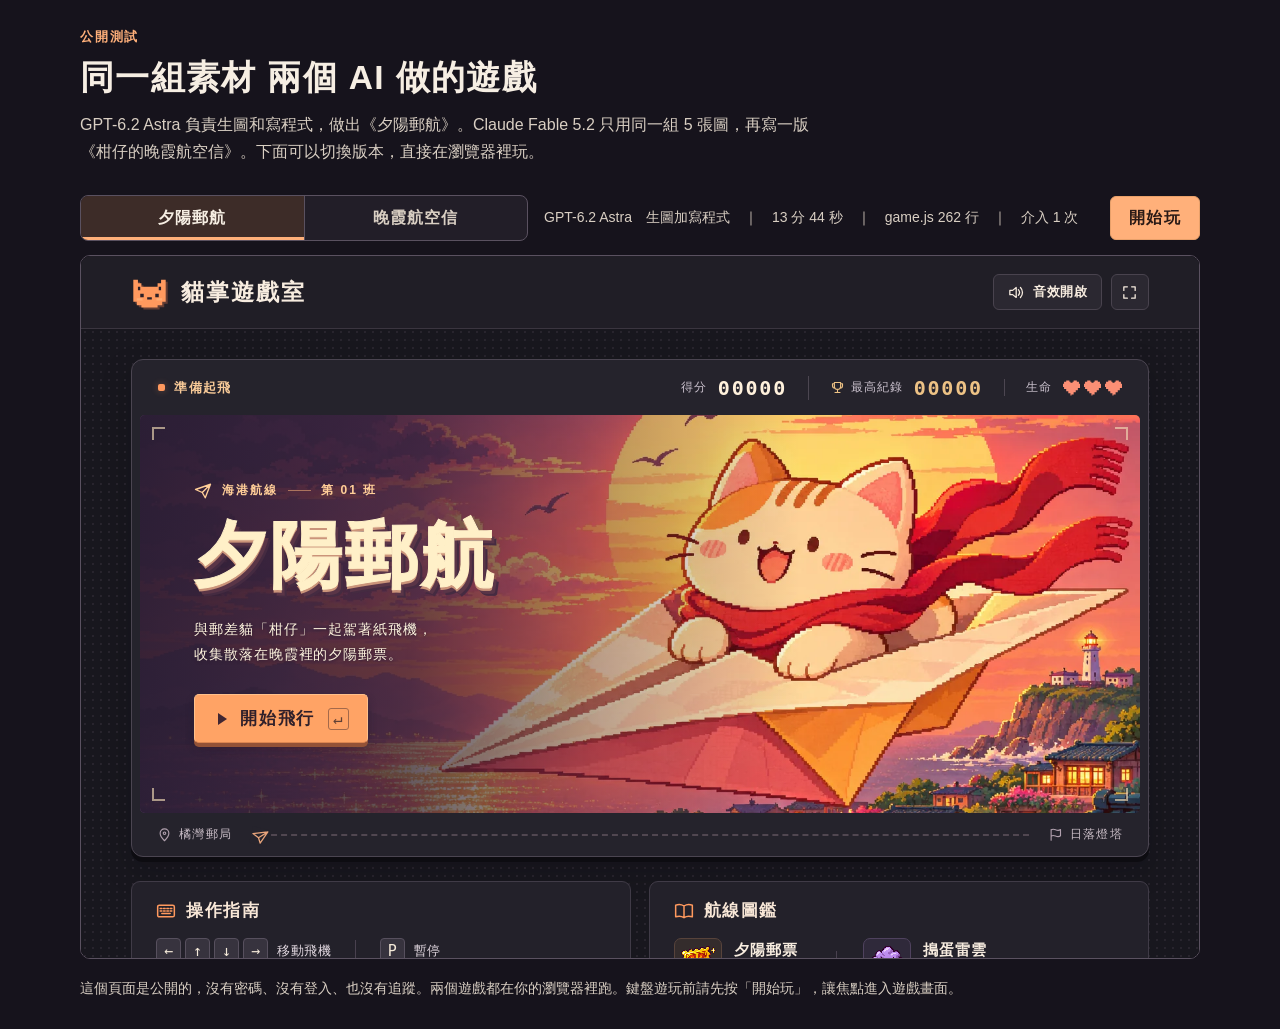
==== index.html @ 14416238 "Add a public page that switches between two AI-made cat games. Astra's 夕陽郵航 and Fable 5.2's 柑仔的晚霞航空信" ====
<!DOCTYPE html>
<html lang="zh-Hant">
<head>
  <meta charset="utf-8">
  <meta name="viewport" content="width=device-width, initial-scale=1">
  <meta name="color-scheme" content="dark">
  <title>同一組素材 兩個 AI 做的遊戲</title>
  <meta name="description" content="GPT-6.2 Astra 生圖並寫成《夕陽郵航》，Claude Fable 5.2 用同一組素材再寫《柑仔的晚霞航空信》。同一個頁面可以切換兩個版本直接玩。">
  <meta property="og:type" content="website">
  <meta property="og:locale" content="zh_TW">
  <meta property="og:title" content="同一組素材 兩個 AI 做的遊戲">
  <meta property="og:description" content="GPT-6.2 Astra 生圖加寫程式，Claude Fable 5.2 只用同一組素材再寫一版。打開就能切換著玩。">
  <meta property="og:url" content="https://jambocoder159.github.io/ai-game-duel/">
  <meta property="og:image" content="https://jambocoder159.github.io/ai-game-duel/og-image.jpg">
  <meta property="og:image:width" content="1200">
  <meta property="og:image:height" content="630">
  <meta name="twitter:card" content="summary_large_image">
  <meta name="twitter:title" content="同一組素材 兩個 AI 做的遊戲">
  <meta name="twitter:description" content="GPT-6.2 Astra 生圖加寫程式，Claude Fable 5.2 只用同一組素材再寫一版。打開就能切換著玩。">
  <meta name="twitter:image" content="https://jambocoder159.github.io/ai-game-duel/og-image.jpg">
  <link rel="icon" type="image/png" href="assets/stamp.png">
  <link rel="stylesheet" href="styles.css">
</head>
<body>
  <a class="skip" href="#play-btn">跳到遊戲</a>
  <header class="top">
    <p class="eyebrow">公開測試</p>
    <h1>同一組素材 兩個 AI 做的遊戲</h1>
    <p class="lede">GPT-6.2 Astra 負責生圖和寫程式，做出《夕陽郵航》。Claude Fable 5.2 只用同一組 5 張圖，再寫一版《柑仔的晚霞航空信》。下面可以切換版本，直接在瀏覽器裡玩。</p>
  </header>
  <main>
    <div class="toolbar">
      <div class="tabs" role="tablist" aria-label="選擇遊戲版本">
        <button type="button" role="tab" id="tab-astra" data-version="astra" aria-controls="panel-game" aria-selected="true" tabindex="0">夕陽郵航</button>
        <button type="button" role="tab" id="tab-fable" data-version="fable" aria-controls="panel-game" aria-selected="false" tabindex="-1">晚霞航空信</button>
      </div>
      <p id="version-stats" class="stats">GPT-6.2 Astra　生圖加寫程式　｜　13 分 44 秒　｜　game.js 262 行　｜　介入 1 次</p>
      <button type="button" id="play-btn">開始玩</button>
    </div>
    <div id="panel-game" class="stage" role="tabpanel" aria-labelledby="tab-astra">
      <iframe id="play-frame" title="夕陽郵航，GPT-6.2 Astra 做的遊戲" src="versions/astra/index.html" tabindex="0" allow="fullscreen"></iframe>
    </div>
  </main>
  <footer>
    <p>這個頁面是公開的，沒有密碼、沒有登入、也沒有追蹤。兩個遊戲都在你的瀏覽器裡跑。鍵盤遊玩前請先按「開始玩」，讓焦點進入遊戲畫面。</p>
  </footer>
  <script src="app.js"></script>
</body>
</html>
---- styles.css ----
:root {
  color-scheme: dark;
  --page: #16131c;
  --panel: #221e28;
  --edge: #5a5160;
  --text: #f6eee3;
  --muted: #d9cfc3;
  --accent: #ffb07a;
  --focus: #ffe08a;
  --tab-on: #3d2c28;
  font-family: "Noto Sans TC", "Noto Sans CJK TC", "PingFang TC", "Microsoft JhengHei", sans-serif;
}

*, *::before, *::after { box-sizing: border-box; }

html, body {
  margin: 0;
  background: var(--page);
  color: var(--text);
  min-height: 100%;
  overflow-x: hidden;
}

.skip {
  position: absolute;
  left: 12px;
  top: 12px;
  z-index: 20;
  padding: 8px 12px;
  background: #111;
  color: var(--text);
  text-decoration: none;
  border-radius: 4px;
  transform: translateY(-160%);
}

.skip:focus, .skip:focus-visible {
  transform: none;
}

a, button, iframe {
  -webkit-tap-highlight-color: transparent;
}

:focus-visible {
  outline: 3px solid var(--focus);
  outline-offset: 3px;
}

.top, main, footer {
  width: min(1120px, calc(100% - 28px));
  margin-left: auto;
  margin-right: auto;
}

.top { padding: 28px 0 8px; }

.eyebrow {
  margin: 0 0 10px;
  color: var(--accent);
  font-size: 0.8125rem;
  font-weight: 700;
  letter-spacing: 0.14em;
}

h1 {
  margin: 0 0 12px;
  font-size: clamp(1.35rem, 4.6vw, 2.1rem);
  line-height: 1.28;
  letter-spacing: 0.04em;
  font-weight: 800;
}

.lede, .stats, footer p {
  color: var(--muted);
  line-height: 1.7;
}

.lede {
  margin: 0;
  max-width: 46rem;
  font-size: 1rem;
}

.toolbar {
  display: flex;
  flex-wrap: wrap;
  align-items: center;
  gap: 12px 16px;
  margin: 22px 0 14px;
}

.tabs {
  display: flex;
  width: 100%;
  max-width: 28rem;
  border: 1px solid var(--edge);
  border-radius: 8px;
  overflow: hidden;
  background: var(--panel);
}

.tabs button {
  flex: 1 1 0;
  margin: 0;
  border: 0;
  border-right: 1px solid var(--edge);
  background: transparent;
  color: var(--muted);
  font: inherit;
  font-weight: 700;
  letter-spacing: 0.06em;
  min-height: 44px;
  padding: 8px 10px;
  cursor: pointer;
}

.tabs button:last-child { border-right: 0; }

.tabs button[aria-selected="true"] {
  background: var(--tab-on);
  color: var(--text);
  box-shadow: inset 0 -3px 0 var(--accent);
}

.stats {
  flex: 1 1 16rem;
  margin: 0;
  font-size: 0.875rem;
}

#play-btn {
  appearance: none;
  border: 1px solid #e8a06a;
  background: #ffb07a;
  color: #2a1a16;
  font: inherit;
  font-weight: 800;
  letter-spacing: 0.08em;
  min-height: 44px;
  padding: 8px 18px;
  border-radius: 6px;
  cursor: pointer;
}

#play-btn:hover { filter: brightness(1.06); }
#play-btn:active { transform: translateY(1px); }

.stage {
  background: #100e14;
  border: 1px solid var(--edge);
  border-radius: 10px;
  overflow: hidden;
  min-height: 70vh;
}

iframe {
  display: block;
  width: 100%;
  height: clamp(520px, 78vh, 980px);
  border: 0;
  background: #100e14;
}

footer {
  padding: 18px 0 28px;
}

footer p {
  margin: 0;
  font-size: 0.875rem;
}

@media (max-width: 700px) {
  .top, main, footer { width: calc(100% - 20px); }
  .top { padding-top: 20px; }
  .toolbar { margin-top: 16px; }
  #play-btn { width: 100%; }
  iframe { height: min(78vh, 720px); }
  .tabs { max-width: none; }
}
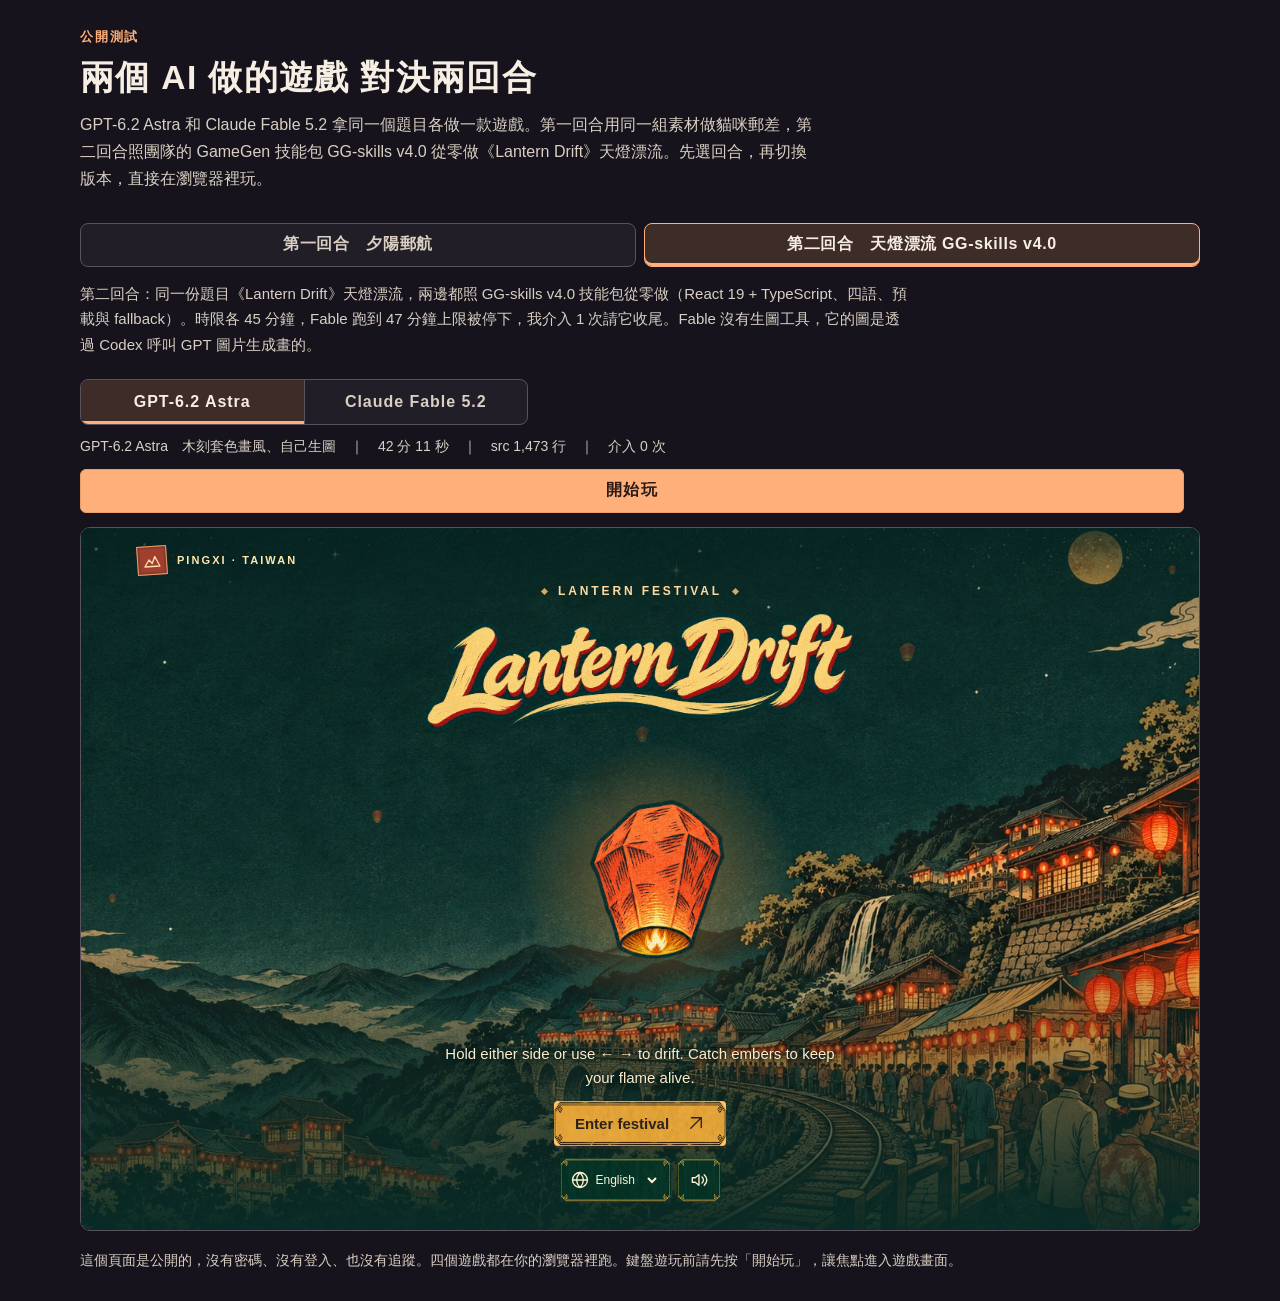
==== commit f84683a6: "Add round 2: two Lantern Drift builds made with GG-skills v4.0, with a round switch." ====
--- a/index.html
+++ b/index.html
@@ -4,19 +4,19 @@
   <meta charset="utf-8">
   <meta name="viewport" content="width=device-width, initial-scale=1">
   <meta name="color-scheme" content="dark">
-  <title>同一組素材 兩個 AI 做的遊戲</title>
-  <meta name="description" content="GPT-6.2 Astra 生圖並寫成《夕陽郵航》，Claude Fable 5.2 用同一組素材再寫《柑仔的晚霞航空信》。同一個頁面可以切換兩個版本直接玩。">
+  <title>兩個 AI 做的遊戲 對決兩回合</title>
+  <meta name="description" content="GPT-6.2 Astra 對 Claude Fable 5.2，兩回合遊戲對決：第一回合《夕陽郵航》，第二回合照 GG-skills v4.0 做《Lantern Drift》天燈漂流。同一頁切換著玩。">
   <meta property="og:type" content="website">
   <meta property="og:locale" content="zh_TW">
-  <meta property="og:title" content="同一組素材 兩個 AI 做的遊戲">
-  <meta property="og:description" content="GPT-6.2 Astra 生圖加寫程式，Claude Fable 5.2 只用同一組素材再寫一版。打開就能切換著玩。">
+  <meta property="og:title" content="兩個 AI 做的遊戲 對決兩回合">
+  <meta property="og:description" content="第二回合：兩個 AI 照 GameGen 技能包從零做天燈漂流。打開就能切換著玩。">
   <meta property="og:url" content="https://jambocoder159.github.io/ai-game-duel/">
   <meta property="og:image" content="https://jambocoder159.github.io/ai-game-duel/og-image.jpg">
   <meta property="og:image:width" content="1200">
   <meta property="og:image:height" content="630">
   <meta name="twitter:card" content="summary_large_image">
-  <meta name="twitter:title" content="同一組素材 兩個 AI 做的遊戲">
-  <meta name="twitter:description" content="GPT-6.2 Astra 生圖加寫程式，Claude Fable 5.2 只用同一組素材再寫一版。打開就能切換著玩。">
+  <meta name="twitter:title" content="兩個 AI 做的遊戲 對決兩回合">
+  <meta name="twitter:description" content="第二回合：兩個 AI 照 GameGen 技能包從零做天燈漂流。打開就能切換著玩。">
   <meta name="twitter:image" content="https://jambocoder159.github.io/ai-game-duel/og-image.jpg">
   <link rel="icon" type="image/png" href="assets/stamp.png">
   <link rel="stylesheet" href="styles.css">
@@ -25,24 +25,31 @@
   <a class="skip" href="#play-btn">跳到遊戲</a>
   <header class="top">
     <p class="eyebrow">公開測試</p>
-    <h1>同一組素材 兩個 AI 做的遊戲</h1>
-    <p class="lede">GPT-6.2 Astra 負責生圖和寫程式，做出《夕陽郵航》。Claude Fable 5.2 只用同一組 5 張圖，再寫一版《柑仔的晚霞航空信》。下面可以切換版本，直接在瀏覽器裡玩。</p>
+    <h1>兩個 AI 做的遊戲 對決兩回合</h1>
+    <p class="lede">GPT-6.2 Astra 和 Claude Fable 5.2 拿同一個題目各做一款遊戲。第一回合用同一組素材做貓咪郵差，第二回合照團隊的 GameGen 技能包 GG-skills v4.0 從零做《Lantern Drift》天燈漂流。先選回合，再切換版本，直接在瀏覽器裡玩。</p>
   </header>
   <main>
-    <div class="toolbar">
-      <div class="tabs" role="tablist" aria-label="選擇遊戲版本">
-        <button type="button" role="tab" id="tab-astra" data-version="astra" aria-controls="panel-game" aria-selected="true" tabindex="0">夕陽郵航</button>
-        <button type="button" role="tab" id="tab-fable" data-version="fable" aria-controls="panel-game" aria-selected="false" tabindex="-1">晚霞航空信</button>
+    <div class="rounds" role="tablist" aria-label="選擇回合">
+      <button type="button" role="tab" id="round-r1" data-round="r1" aria-controls="round-panel" aria-selected="false" tabindex="-1">第一回合　夕陽郵航</button>
+      <button type="button" role="tab" id="round-r2" data-round="r2" aria-controls="round-panel" aria-selected="true" tabindex="0">第二回合　天燈漂流 GG-skills v4.0</button>
+    </div>
+    <section id="round-panel" role="tabpanel" aria-labelledby="round-r2">
+      <p id="round-note" class="note"></p>
+      <div class="toolbar">
+        <div class="tabs" role="tablist" aria-label="選擇遊戲版本">
+          <button type="button" role="tab" id="tab-astra" data-version="astra" aria-controls="panel-game" aria-selected="true" tabindex="0">GPT-6.2 Astra</button>
+          <button type="button" role="tab" id="tab-fable" data-version="fable" aria-controls="panel-game" aria-selected="false" tabindex="-1">Claude Fable 5.2</button>
+        </div>
+        <p id="version-stats" class="stats"></p>
+        <button type="button" id="play-btn">開始玩</button>
       </div>
-      <p id="version-stats" class="stats">GPT-6.2 Astra　生圖加寫程式　｜　13 分 44 秒　｜　game.js 262 行　｜　介入 1 次</p>
-      <button type="button" id="play-btn">開始玩</button>
-    </div>
-    <div id="panel-game" class="stage" role="tabpanel" aria-labelledby="tab-astra">
-      <iframe id="play-frame" title="夕陽郵航，GPT-6.2 Astra 做的遊戲" src="versions/astra/index.html" tabindex="0" allow="fullscreen"></iframe>
-    </div>
+      <div id="panel-game" class="stage" role="tabpanel" aria-labelledby="tab-astra">
+        <iframe id="play-frame" title="遊戲畫面" src="about:blank" tabindex="0" allow="fullscreen"></iframe>
+      </div>
+    </section>
   </main>
   <footer>
-    <p>這個頁面是公開的，沒有密碼、沒有登入、也沒有追蹤。兩個遊戲都在你的瀏覽器裡跑。鍵盤遊玩前請先按「開始玩」，讓焦點進入遊戲畫面。</p>
+    <p>這個頁面是公開的，沒有密碼、沒有登入、也沒有追蹤。四個遊戲都在你的瀏覽器裡跑。鍵盤遊玩前請先按「開始玩」，讓焦點進入遊戲畫面。</p>
   </footer>
   <script src="app.js"></script>
 </body>
--- a/styles.css
+++ b/styles.css
@@ -82,11 +82,48 @@
   font-size: 1rem;
 }
 
-.toolbar {
+.rounds {
   display: flex;
   flex-wrap: wrap;
+  gap: 8px;
+  margin: 22px 0 0;
+}
+
+.rounds button {
+  flex: 1 1 14rem;
+  margin: 0;
+  border: 1px solid var(--edge);
+  border-radius: 8px;
+  background: var(--panel);
+  color: var(--muted);
+  font: inherit;
+  font-weight: 700;
+  letter-spacing: 0.04em;
+  min-height: 44px;
+  padding: 8px 12px;
+  cursor: pointer;
+}
+
+.rounds button[aria-selected="true"] {
+  background: var(--tab-on);
+  color: var(--text);
+  border-color: var(--accent);
+  box-shadow: inset 0 -3px 0 var(--accent);
+}
+
+.note {
+  margin: 14px 0 0;
+  max-width: 52rem;
+  color: var(--muted);
+  line-height: 1.7;
+  font-size: 0.9375rem;
+}
+
+.toolbar {
+  display: grid;
+  grid-template-columns: minmax(0, 1fr) auto;
   align-items: center;
-  gap: 12px 16px;
+  gap: 10px 16px;
   margin: 22px 0 14px;
 }
 
@@ -124,7 +161,7 @@
 }
 
 .stats {
-  flex: 1 1 16rem;
+  grid-column: 1 / -1;
   margin: 0;
   font-size: 0.875rem;
 }
@@ -175,6 +212,7 @@
   .top, main, footer { width: calc(100% - 20px); }
   .top { padding-top: 20px; }
   .toolbar { margin-top: 16px; }
+  .toolbar { grid-template-columns: 1fr; }
   #play-btn { width: 100%; }
   iframe { height: min(78vh, 720px); }
   .tabs { max-width: none; }
